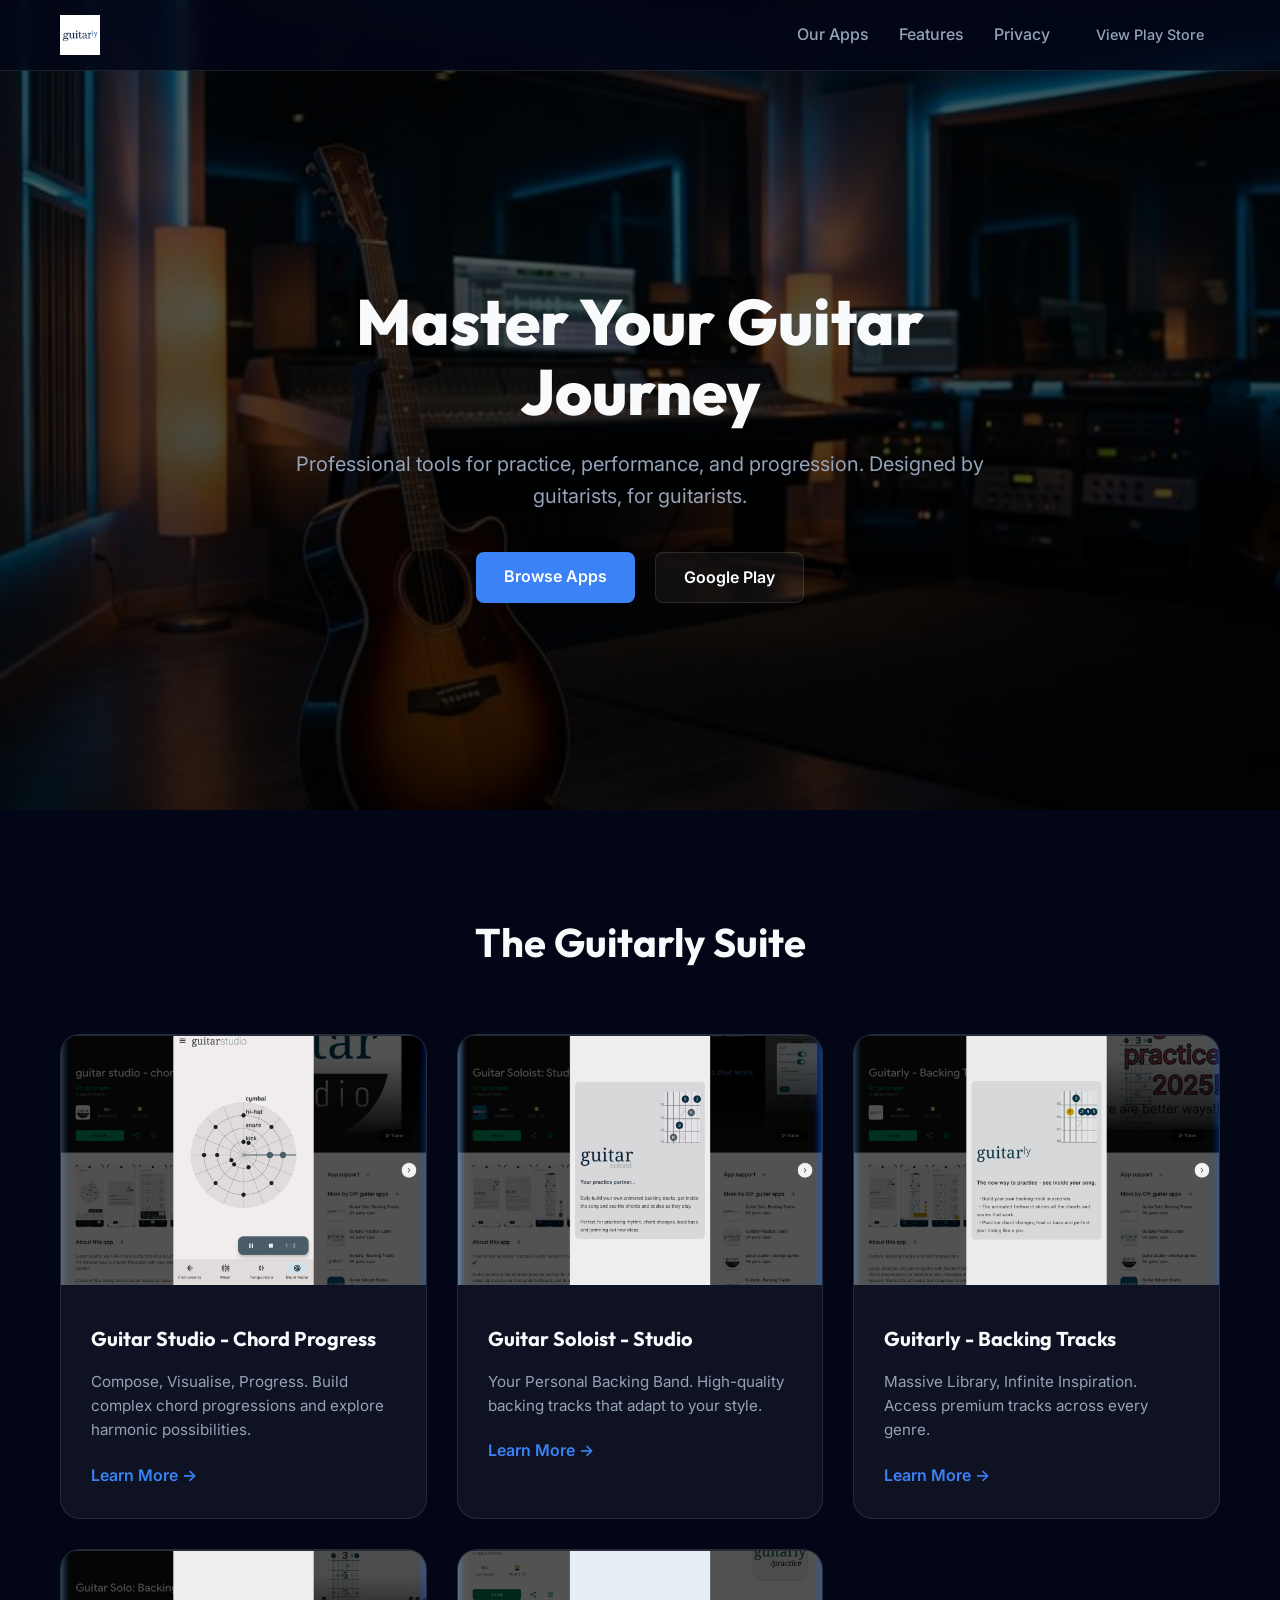
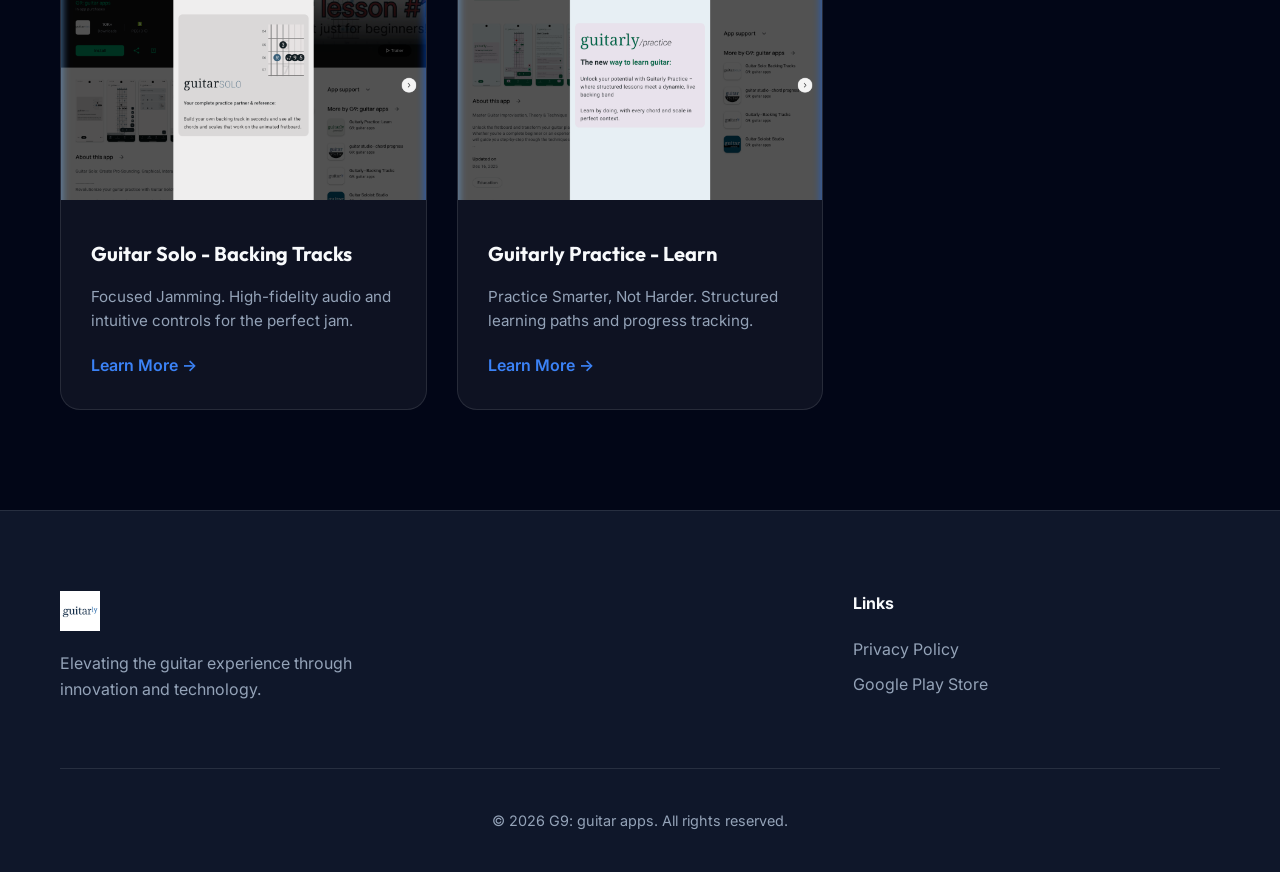
==== index.html @ c3191765 "Update website logo with custom branding" ====
<!DOCTYPE html>
<html lang="en">

<head>
    <meta charset="UTF-8">
    <meta name="viewport" content="width=device-width, initial-scale=1.0">
    <title>Guitarly | Professional Guitar Apps for Practice & Performance</title>
    <meta name="description"
        content="Master your guitar journey with Guitarly. Professional apps for chord progressions, backing tracks, and structured practice. Download on Google Play.">
    <link rel="stylesheet" href="style.css">
    <link rel="preconnect" href="https://fonts.googleapis.com">
    <link rel="preconnect" href="https://fonts.gstatic.com" crossorigin>
    <link
        href="https://fonts.googleapis.com/css2?family=Inter:wght@300;400;600;800&family=Outfit:wght@400;700&display=swap"
        rel="stylesheet">
</head>

<body>
    <nav class="navbar">
        <div class="container">
            <a href="#" class="logo">
                <img src="logo.png" alt="Guitarly Logo" class="logo-img">
            </a>
            <ul class="nav-links">
                <li><a href="#apps">Our Apps</a></li>
                <li><a href="#features">Features</a></li>
                <li><a href="privacy.html">Privacy</a></li>
                <li><a href="https://play.google.com/store/apps/dev?id=7929457618919631777" class="btn btn-small">View
                        Play Store</a></li>
            </ul>
        </div>
    </nav>

    <header class="hero"
        style="background-image: linear-gradient(rgba(0,0,0,0.6), rgba(0,0,0,0.8)), url('guitarly_hero_bg_1772017018925.png');">
        <div class="container hero-content">
            <h1 class="fade-in">Master Your Guitar Journey</h1>
            <p class="fade-in-delay">Professional tools for practice, performance, and progression. Designed by
                guitarists, for guitarists.</p>
            <div class="hero-btns fade-in-delay">
                <a href="#apps" class="btn btn-primary">Browse Apps</a>
                <a href="https://play.google.com/store/apps/dev?id=7929457618919631777" class="btn btn-secondary">Google
                    Play</a>
            </div>
        </div>
    </header>

    <section id="apps" class="apps-section">
        <div class="container">
            <h2 class="section-title">The Guitarly Suite</h2>
            <div class="apps-grid">
                <!-- App 1 -->
                <div class="app-card">
                    <img src="guitar_studio_screenshot_v2_1772020295093.png" alt="Guitar Studio - Chord Progress"
                        class="app-image">
                    <div class="app-info">
                        <h3>Guitar Studio - Chord Progress</h3>
                        <p>Compose, Visualise, Progress. Build complex chord progressions and explore harmonic
                            possibilities.</p>
                        <a href="https://play.google.com/store/apps/details?id=g9.smt.guitarStudio"
                            class="btn-text">Learn More →</a>
                    </div>
                </div>
                <!-- App 2 -->
                <div class="app-card">
                    <img src="guitar_soloist_screenshot_1772020316202.png" alt="Guitar Soloist - Studio"
                        class="app-image">
                    <div class="app-info">
                        <h3>Guitar Soloist - Studio</h3>
                        <p>Your Personal Backing Band. High-quality backing tracks that adapt to your style.</p>
                        <a href="https://play.google.com/store/apps/details?id=g9.smt.guitarSoloist"
                            class="btn-text">Learn More →</a>
                    </div>
                </div>
                <!-- App 3 -->
                <div class="app-card">
                    <img src="guitarly_backing_tracks_screenshot_1772020341798.png" alt="Guitarly - Backing Tracks"
                        class="app-image">
                    <div class="app-info">
                        <h3>Guitarly - Backing Tracks</h3>
                        <p>Massive Library, Infinite Inspiration. Access premium tracks across every genre.</p>
                        <a href="https://play.google.com/store/apps/details?id=g9.guitarly" class="btn-text">Learn More
                            →</a>
                    </div>
                </div>
                <!-- App 4 -->
                <div class="app-card">
                    <img src="guitar_solo_screenshot_1772020372083.png" alt="Guitar Solo - Backing Tracks"
                        class="app-image">
                    <div class="app-info">
                        <h3>Guitar Solo - Backing Tracks</h3>
                        <p>Focused Jamming. High-fidelity audio and intuitive controls for the perfect jam.</p>
                        <a href="https://play.google.com/store/apps/details?id=guitar.solo" class="btn-text">Learn More
                            →</a>
                    </div>
                </div>
                <!-- App 5 -->
                <div class="app-card">
                    <img src="guitarly_practice_screenshot_1772020402333.png" alt="Guitarly Practice - Learn"
                        class="app-image">
                    <div class="app-info">
                        <h3>Guitarly Practice - Learn</h3>
                        <p>Practice Smarter, Not Harder. Structured learning paths and progress tracking.</p>
                        <a href="https://play.google.com/store/apps/details?id=g9.smt.guitarly.practice"
                            class="btn-text">Learn More →</a>
                    </div>
                </div>
            </div>
        </div>
    </section>

    <footer class="footer">
        <div class="container">
            <div class="footer-grid">
                <div class="footer-brand">
                    <a href="#" class="logo">
                        <img src="logo.png" alt="Guitarly Logo" class="logo-img">
                    </a>
                    <p>Elevating the guitar experience through innovation and technology.</p>
                </div>
                <div class="footer-links">
                    <h4>Links</h4>
                    <ul>
                        <li><a href="privacy.html">Privacy Policy</a></li>
                        <li><a href="https://play.google.com/store/apps/dev?id=7929457618919631777">Google Play
                                Store</a></li>
                    </ul>
                </div>
            </div>
            <div class="footer-bottom">
                <p>&copy; 2026 G9: guitar apps. All rights reserved.</p>
            </div>
        </div>
    </footer>

    <script>
        // Simple fade-in animation on scroll
        const observer = new IntersectionObserver((entries) => {
            entries.forEach(entry => {
                if (entry.isIntersecting) {
                    entry.target.classList.add('visible');
                }
            });
        });

        document.querySelectorAll('.app-card').forEach((el) => observer.observe(el));
    </script>
</body>

</html>
---- style.css ----
:root {
    --primary: #3b82f6;
    --primary-hover: #2563eb;
    --accent: #f97316;
    --bg-dark: #0f172a;
    --bg-darker: #020617;
    --text-light: #f8fafc;
    --text-muted: #94a3b8;
    --glass: rgba(255, 255, 255, 0.05);
    --glass-border: rgba(255, 255, 255, 0.1);
}

* {
    margin: 0;
    padding: 0;
    box-sizing: border-box;
}

body {
    font-family: 'Inter', sans-serif;
    background-color: var(--bg-dark);
    color: var(--text-light);
    line-height: 1.6;
    overflow-x: hidden;
}

h1,
h2,
h3,
.logo {
    font-family: 'Outfit', sans-serif;
}

.container {
    max-width: 1200px;
    margin: 0 auto;
    padding: 0 20px;
}

/* Navbar */
.navbar {
    position: fixed;
    top: 0;
    width: 100%;
    background: rgba(2, 6, 23, 0.8);
    backdrop-filter: blur(10px);
    z-index: 1000;
    padding: 15px 0;
    border-bottom: 1px solid var(--glass-border);
}

.navbar .container {
    display: flex;
    justify-content: space-between;
    align-items: center;
}

.logo {
    display: flex;
    align-items: center;
    text-decoration: none;
}

.logo-img {
    height: 40px;
    width: auto;
    display: block;
}

.nav-links {
    list-style: none;
    display: flex;
    gap: 30px;
    align-items: center;
}

.nav-links a {
    text-decoration: none;
    color: var(--text-muted);
    font-weight: 500;
    transition: color 0.3s;
}

.nav-links a:hover {
    color: var(--text-light);
}

/* Buttons */
.btn {
    display: inline-block;
    padding: 12px 28px;
    border-radius: 8px;
    font-weight: 600;
    text-decoration: none;
    transition: all 0.3s;
    cursor: pointer;
}

.btn-small {
    padding: 8px 16px;
    font-size: 0.9rem;
}

.btn-primary {
    background-color: var(--primary);
    color: white;
}

.btn-primary:hover {
    background-color: var(--primary-hover);
    transform: translateY(-2px);
    box-shadow: 0 4px 15px rgba(59, 130, 246, 0.4);
}

.btn-secondary {
    background-color: var(--glass);
    color: white;
    border: 1px solid var(--glass-border);
}

.btn-secondary:hover {
    background-color: rgba(255, 255, 255, 0.1);
}

.btn-text {
    color: var(--primary);
    text-decoration: none;
    font-weight: 600;
}

.btn-text:hover {
    text-decoration: underline;
}

/* Hero */
.hero {
    height: 90vh;
    background-size: cover;
    background-position: center;
    display: flex;
    align-items: center;
    text-align: center;
    padding-top: 80px;
}

.hero-content {
    max-width: 800px;
}

.hero h1 {
    font-size: 4rem;
    font-weight: 800;
    margin-bottom: 20px;
    line-height: 1.1;
}

.hero p {
    font-size: 1.25rem;
    color: var(--text-muted);
    margin-bottom: 40px;
}

.hero-btns {
    display: flex;
    gap: 20px;
    justify-content: center;
}

/* Apps Section */
.apps-section {
    padding: 100px 0;
    background-color: var(--bg-darker);
}

.section-title {
    font-size: 2.5rem;
    text-align: center;
    margin-bottom: 60px;
}

.apps-grid {
    display: grid;
    grid-template-columns: repeat(auto-fit, minmax(300px, 1fr));
    gap: 30px;
}

.app-card {
    background: var(--glass);
    border: 1px solid var(--glass-border);
    border-radius: 20px;
    overflow: hidden;
    transition: all 0.4s;
    opacity: 0;
    transform: translateY(30px);
}

.app-card.visible {
    opacity: 1;
    transform: translateY(0);
}

.app-card:hover {
    transform: translateY(-10px);
    border-color: var(--primary);
    box-shadow: 0 10px 30px rgba(0, 0, 0, 0.5);
}

.app-image {
    width: 100%;
    height: 250px;
    object-fit: cover;
    border-top: 1px solid var(--glass-border);
}

.placeholder-icon {
    width: 100%;
    height: 250px;
    display: flex;
    align-items: center;
    justify-content: center;
    font-size: 5rem;
    background: linear-gradient(45deg, var(--bg-dark), var(--bg-darker));
}

.app-info {
    padding: 30px;
}

.app-info h3 {
    margin-bottom: 15px;
    font-size: 1.25rem;
}

.app-info p {
    color: var(--text-muted);
    margin-bottom: 20px;
    font-size: 0.95rem;
}

/* Footer */
.footer {
    padding: 80px 0 40px;
    background-color: var(--bg-dark);
    border-top: 1px solid var(--glass-border);
}

.footer-grid {
    display: grid;
    grid-template-columns: 2fr 1fr;
    gap: 60px;
    margin-bottom: 60px;
}

.footer-brand p {
    margin-top: 20px;
    color: var(--text-muted);
    max-width: 300px;
}

.footer-links h4 {
    margin-bottom: 20px;
}

.footer-links ul {
    list-style: none;
}

.footer-links li {
    margin-bottom: 10px;
}

.footer-links a {
    color: var(--text-muted);
    text-decoration: none;
    transition: color 0.3s;
}

.footer-links a:hover {
    color: var(--primary);
}

.footer-bottom {
    text-align: center;
    padding-top: 40px;
    border-top: 1px solid var(--glass-border);
    color: var(--text-muted);
    font-size: 0.9rem;
}

/* Animations */
.fade-in {
    animation: fadeIn 1s ease-out forwards;
}

.fade-in-delay {
    opacity: 0;
    animation: fadeIn 1s ease-out 0.5s forwards;
}

@keyframes fadeIn {
    from {
        opacity: 0;
        transform: translateY(20px);
    }

    to {
        opacity: 1;
        transform: translateY(0);
    }
}

@media (max-width: 768px) {
    .hero h1 {
        font-size: 2.5rem;
    }

    .hero p {
        font-size: 1.1rem;
    }

    .nav-links {
        display: none;
    }

    .footer-grid {
        grid-template-columns: 1fr;
    }
}
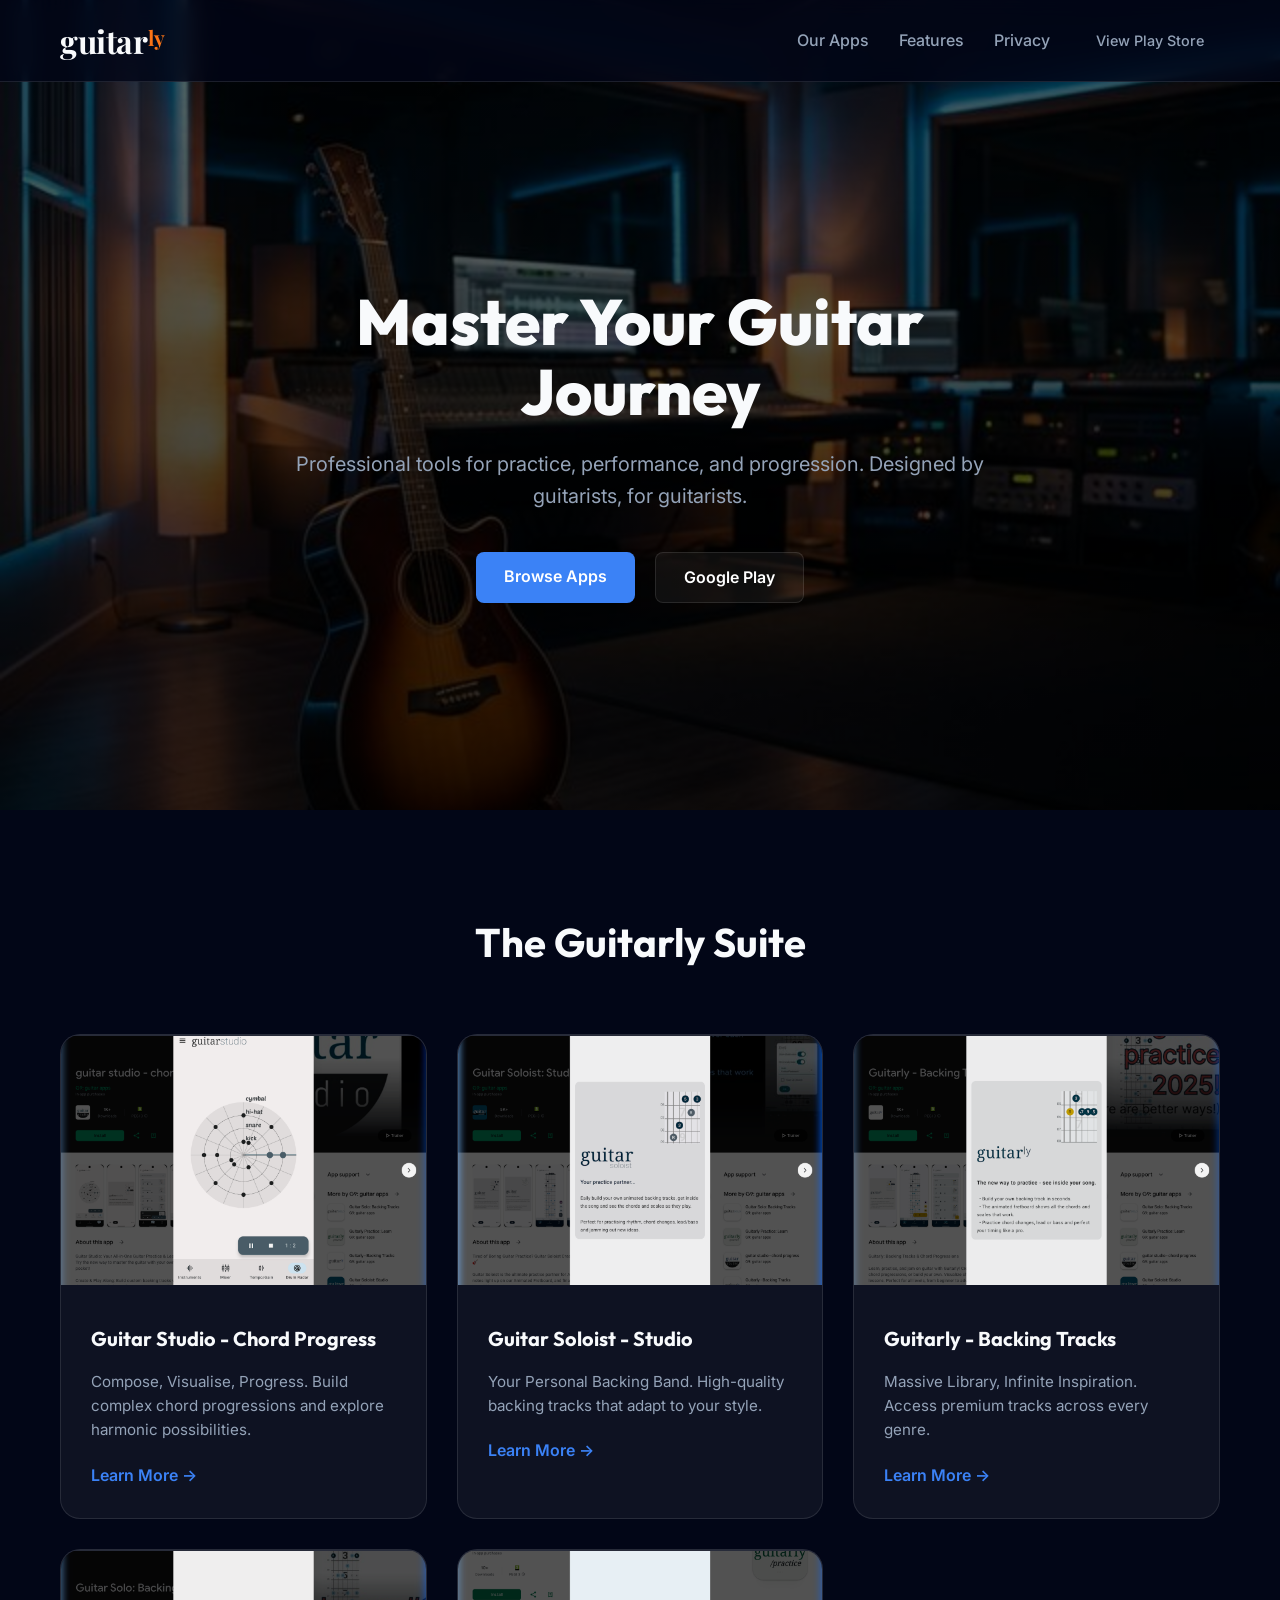
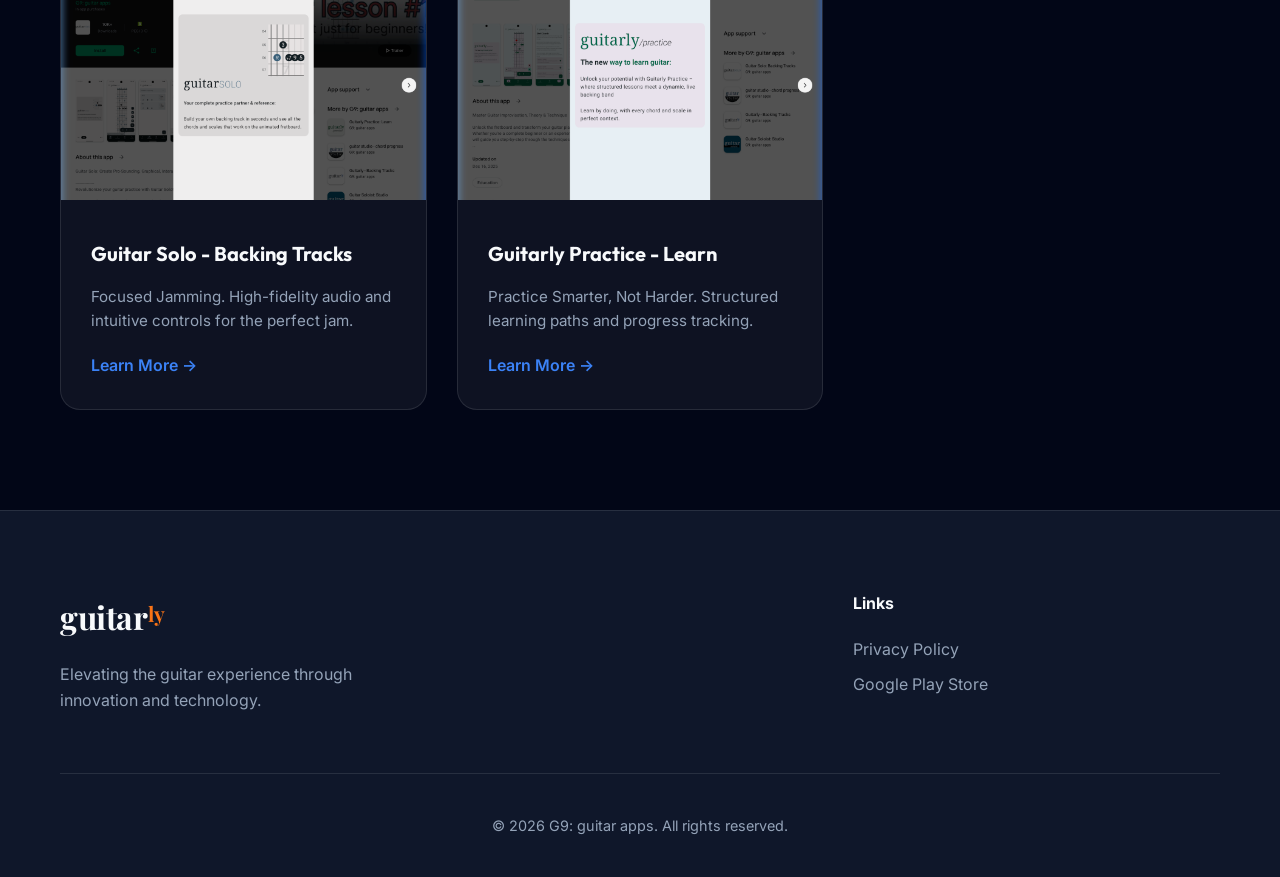
==== commit 3447fcb0: "Rebrand: Replace image logo with pure HTML/CSS implementation" ====
--- a/index.html
+++ b/index.html
@@ -11,7 +11,7 @@
     <link rel="preconnect" href="https://fonts.googleapis.com">
     <link rel="preconnect" href="https://fonts.gstatic.com" crossorigin>
     <link
-        href="https://fonts.googleapis.com/css2?family=Inter:wght@300;400;600;800&family=Outfit:wght@400;700&display=swap"
+        href="https://fonts.googleapis.com/css2?family=Inter:wght@300;400;600;800&family=Outfit:wght@400;700&family=Playfair+Display:wght@700&display=swap"
         rel="stylesheet">
 </head>
 
@@ -19,7 +19,7 @@
     <nav class="navbar">
         <div class="container">
             <a href="#" class="logo">
-                <img src="logo.png" alt="Guitarly Logo" class="logo-img">
+                <span class="logo-main">guitar</span><span class="logo-suffix">ly</span>
             </a>
             <ul class="nav-links">
                 <li><a href="#apps">Our Apps</a></li>
@@ -114,7 +114,7 @@
             <div class="footer-grid">
                 <div class="footer-brand">
                     <a href="#" class="logo">
-                        <img src="logo.png" alt="Guitarly Logo" class="logo-img">
+                        <span class="logo-main">guitar</span><span class="logo-suffix">ly</span>
                     </a>
                     <p>Elevating the guitar experience through innovation and technology.</p>
                 </div>
--- a/style.css
+++ b/style.css
@@ -57,14 +57,24 @@
 
 .logo {
     display: flex;
-    align-items: center;
-    text-decoration: none;
-}
-
-.logo-img {
-    height: 40px;
-    width: auto;
-    display: block;
+    align-items: baseline;
+    text-decoration: none;
+    font-family: 'Playfair Display', serif;
+    font-size: 2rem;
+    font-weight: 700;
+}
+
+.logo-main {
+    color: var(--text-light);
+    letter-spacing: -0.5px;
+}
+
+.logo-suffix {
+    color: var(--accent);
+    font-size: 0.65em;
+    position: relative;
+    top: -0.4em;
+    margin-left: 1px;
 }
 
 .nav-links {
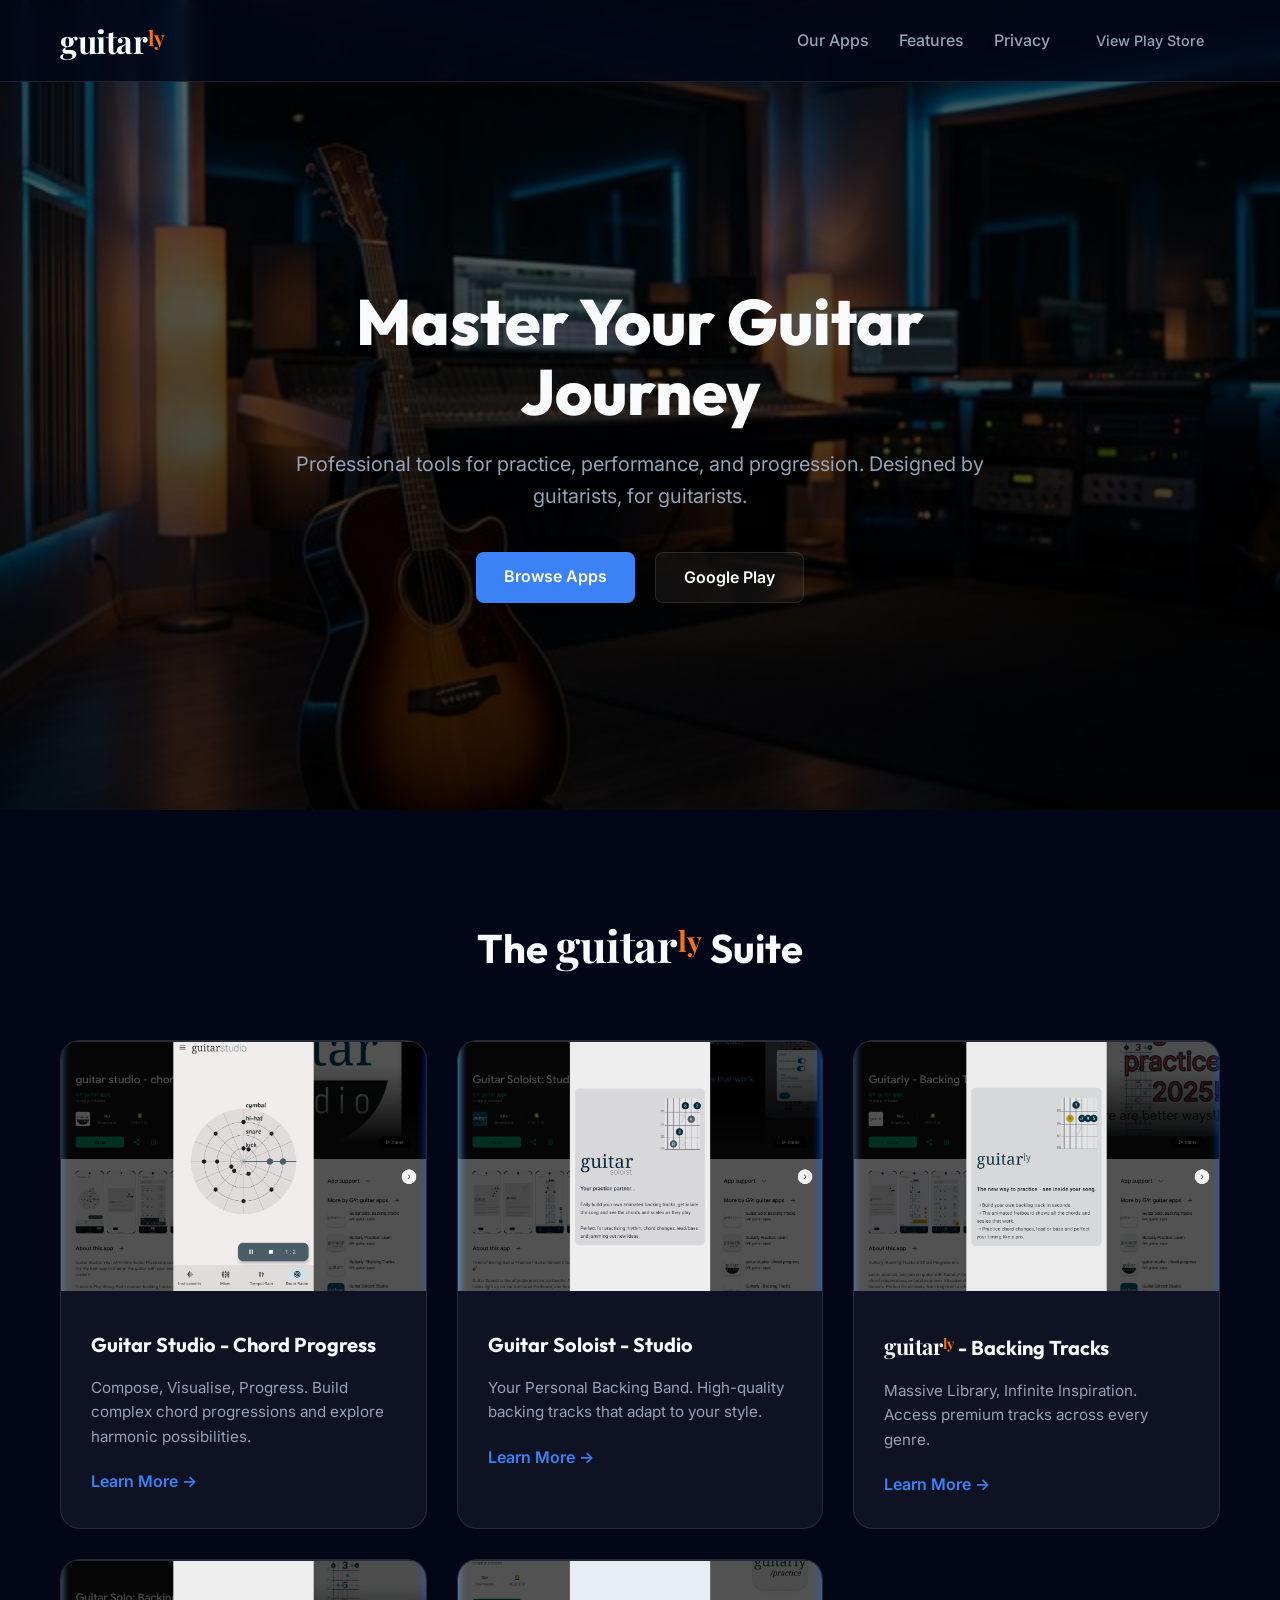
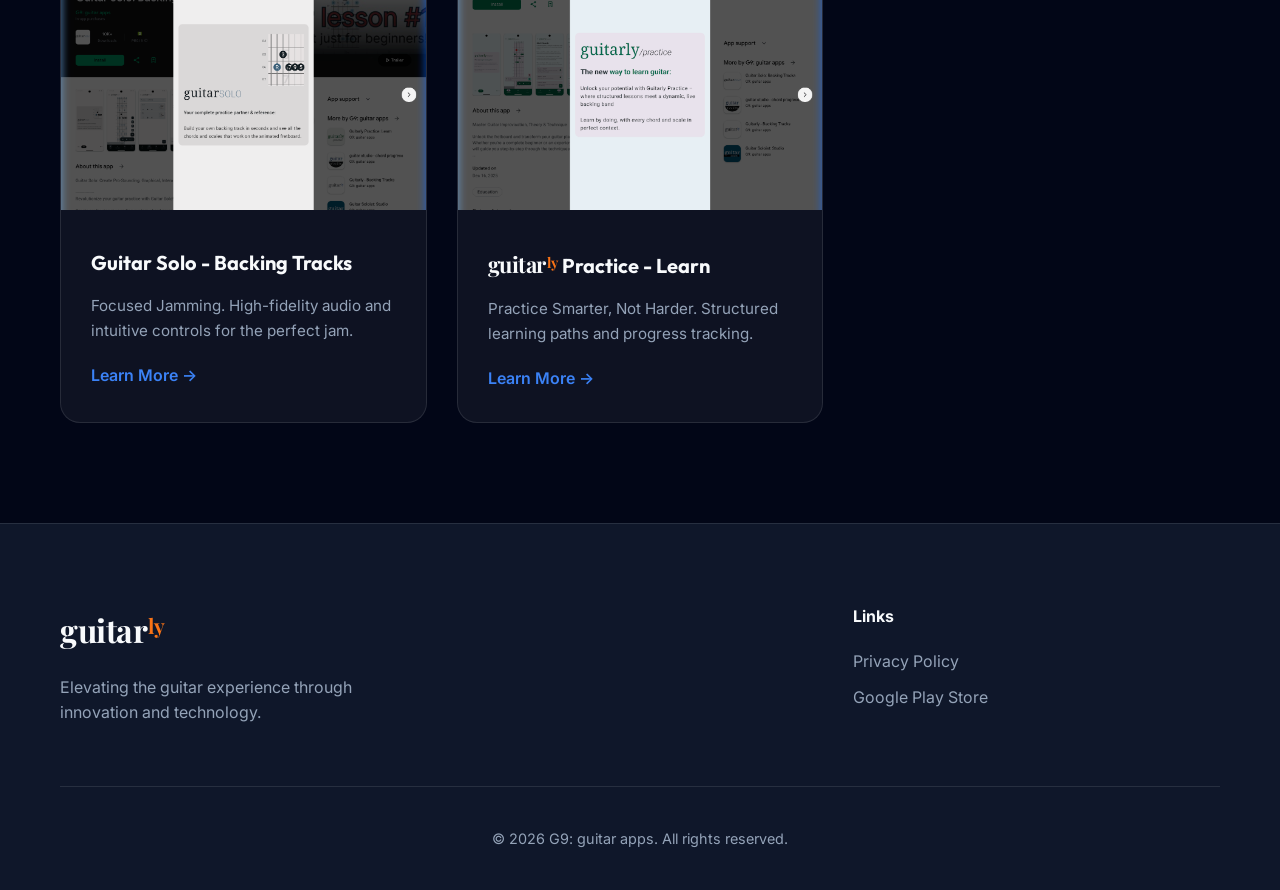
==== commit e65b8d02: "Global Branding: Replace 'Guitarly' text with HTML/CSS logo structure" ====
--- a/index.html
+++ b/index.html
@@ -18,7 +18,7 @@
 <body>
     <nav class="navbar">
         <div class="container">
-            <a href="#" class="logo">
+            <a href="#" class="logo logo-nav">
                 <span class="logo-main">guitar</span><span class="logo-suffix">ly</span>
             </a>
             <ul class="nav-links">
@@ -47,7 +47,8 @@
 
     <section id="apps" class="apps-section">
         <div class="container">
-            <h2 class="section-title">The Guitarly Suite</h2>
+            <h2 class="section-title">The <span class="logo logo-inline"><span class="logo-main">guitar</span><span
+                        class="logo-suffix">ly</span></span> Suite</h2>
             <div class="apps-grid">
                 <!-- App 1 -->
                 <div class="app-card">
@@ -77,7 +78,8 @@
                     <img src="guitarly_backing_tracks_screenshot_1772020341798.png" alt="Guitarly - Backing Tracks"
                         class="app-image">
                     <div class="app-info">
-                        <h3>Guitarly - Backing Tracks</h3>
+                        <h3><span class="logo logo-inline"><span class="logo-main">guitar</span><span
+                                    class="logo-suffix">ly</span></span> - Backing Tracks</h3>
                         <p>Massive Library, Infinite Inspiration. Access premium tracks across every genre.</p>
                         <a href="https://play.google.com/store/apps/details?id=g9.guitarly" class="btn-text">Learn More
                             →</a>
@@ -99,7 +101,8 @@
                     <img src="guitarly_practice_screenshot_1772020402333.png" alt="Guitarly Practice - Learn"
                         class="app-image">
                     <div class="app-info">
-                        <h3>Guitarly Practice - Learn</h3>
+                        <h3><span class="logo logo-inline"><span class="logo-main">guitar</span><span
+                                    class="logo-suffix">ly</span></span> Practice - Learn</h3>
                         <p>Practice Smarter, Not Harder. Structured learning paths and progress tracking.</p>
                         <a href="https://play.google.com/store/apps/details?id=g9.smt.guitarly.practice"
                             class="btn-text">Learn More →</a>
@@ -113,7 +116,7 @@
         <div class="container">
             <div class="footer-grid">
                 <div class="footer-brand">
-                    <a href="#" class="logo">
+                    <a href="#" class="logo logo-nav">
                         <span class="logo-main">guitar</span><span class="logo-suffix">ly</span>
                     </a>
                     <p>Elevating the guitar experience through innovation and technology.</p>
--- a/style.css
+++ b/style.css
@@ -60,8 +60,17 @@
     align-items: baseline;
     text-decoration: none;
     font-family: 'Playfair Display', serif;
+    font-weight: 700;
+}
+
+.logo-nav {
     font-size: 2rem;
-    font-weight: 700;
+}
+
+.logo-inline {
+    display: inline-flex;
+    font-size: 1.1em;
+    vertical-align: baseline;
 }
 
 .logo-main {
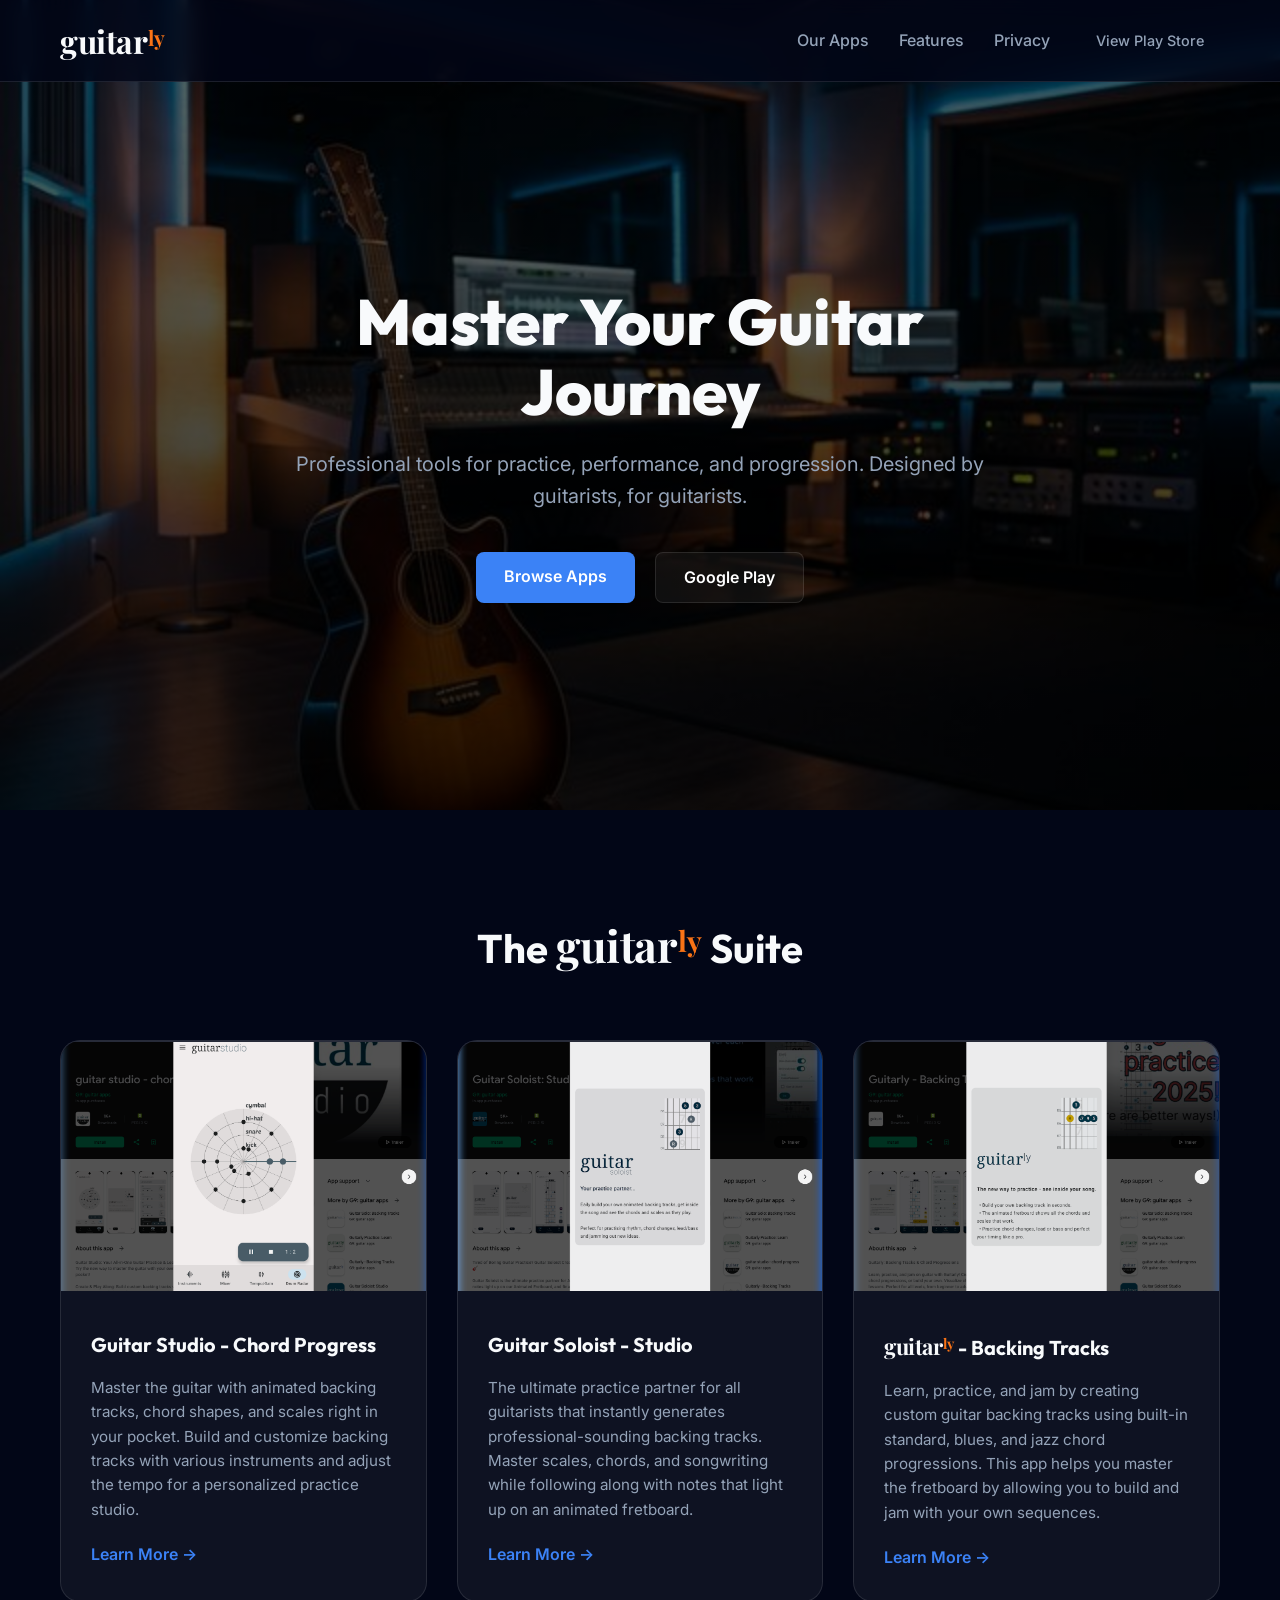
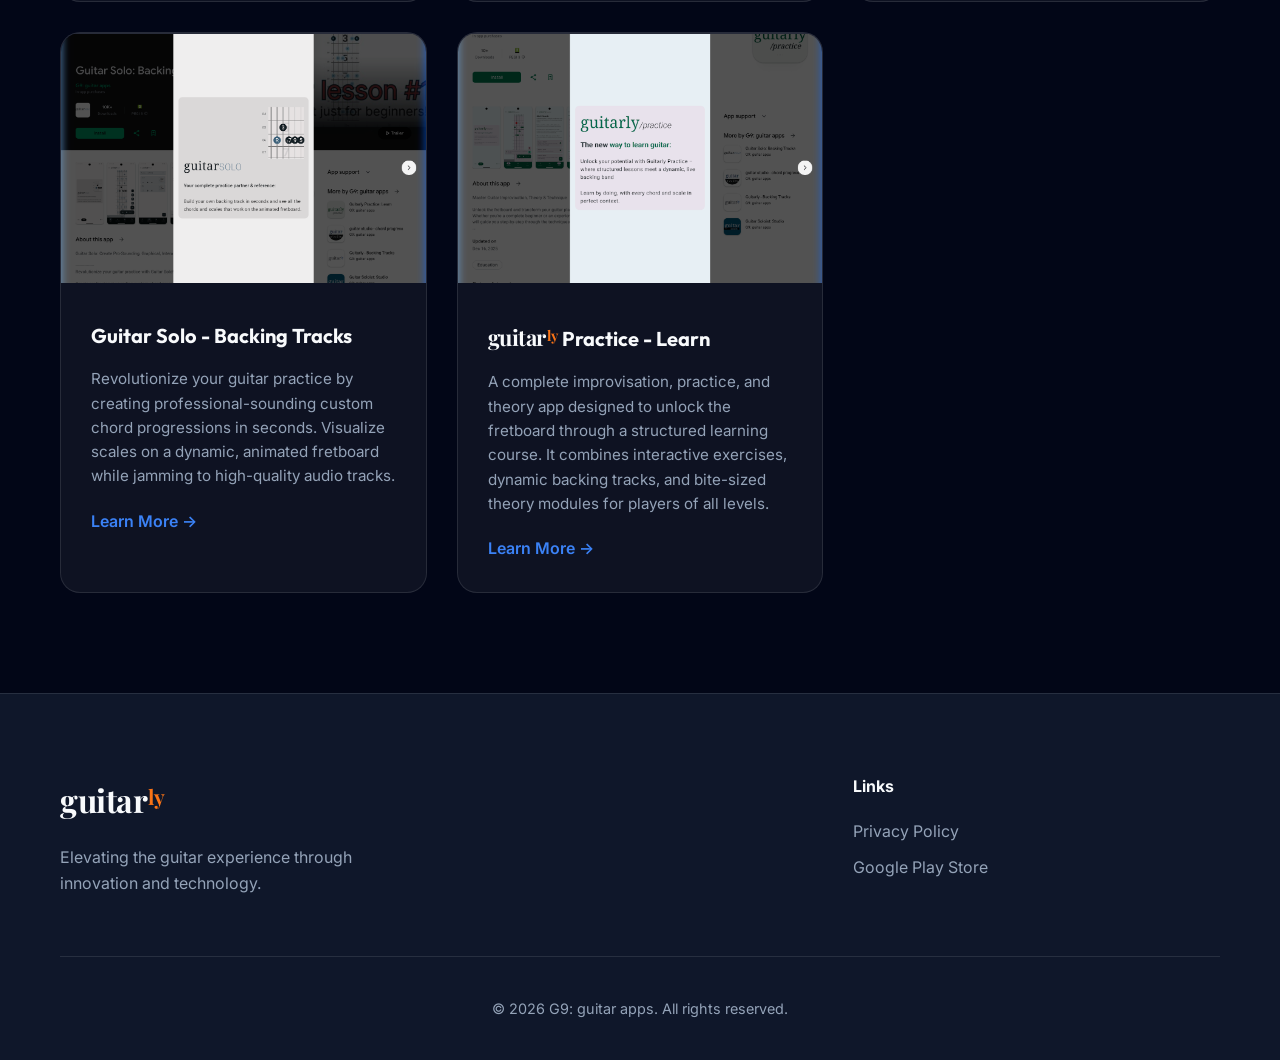
==== commit c4e4328c: "Content Update: Replace app descriptions with official Play Store copy" ====
--- a/index.html
+++ b/index.html
@@ -56,8 +56,9 @@
                         class="app-image">
                     <div class="app-info">
                         <h3>Guitar Studio - Chord Progress</h3>
-                        <p>Compose, Visualise, Progress. Build complex chord progressions and explore harmonic
-                            possibilities.</p>
+                        <p>Master the guitar with animated backing tracks, chord shapes, and scales right in your
+                            pocket. Build and customize backing tracks with various instruments and adjust the tempo for
+                            a personalized practice studio.</p>
                         <a href="https://play.google.com/store/apps/details?id=g9.smt.guitarStudio"
                             class="btn-text">Learn More →</a>
                     </div>
@@ -68,7 +69,9 @@
                         class="app-image">
                     <div class="app-info">
                         <h3>Guitar Soloist - Studio</h3>
-                        <p>Your Personal Backing Band. High-quality backing tracks that adapt to your style.</p>
+                        <p>The ultimate practice partner for all guitarists that instantly generates
+                            professional-sounding backing tracks. Master scales, chords, and songwriting while following
+                            along with notes that light up on an animated fretboard.</p>
                         <a href="https://play.google.com/store/apps/details?id=g9.smt.guitarSoloist"
                             class="btn-text">Learn More →</a>
                     </div>
@@ -80,7 +83,9 @@
                     <div class="app-info">
                         <h3><span class="logo logo-inline"><span class="logo-main">guitar</span><span
                                     class="logo-suffix">ly</span></span> - Backing Tracks</h3>
-                        <p>Massive Library, Infinite Inspiration. Access premium tracks across every genre.</p>
+                        <p>Learn, practice, and jam by creating custom guitar backing tracks using built-in standard,
+                            blues, and jazz chord progressions. This app helps you master the fretboard by allowing you
+                            to build and jam with your own sequences.</p>
                         <a href="https://play.google.com/store/apps/details?id=g9.guitarly" class="btn-text">Learn More
                             →</a>
                     </div>
@@ -91,7 +96,9 @@
                         class="app-image">
                     <div class="app-info">
                         <h3>Guitar Solo - Backing Tracks</h3>
-                        <p>Focused Jamming. High-fidelity audio and intuitive controls for the perfect jam.</p>
+                        <p>Revolutionize your guitar practice by creating professional-sounding custom chord
+                            progressions in seconds. Visualize scales on a dynamic, animated fretboard while jamming to
+                            high-quality audio tracks.</p>
                         <a href="https://play.google.com/store/apps/details?id=guitar.solo" class="btn-text">Learn More
                             →</a>
                     </div>
@@ -103,7 +110,9 @@
                     <div class="app-info">
                         <h3><span class="logo logo-inline"><span class="logo-main">guitar</span><span
                                     class="logo-suffix">ly</span></span> Practice - Learn</h3>
-                        <p>Practice Smarter, Not Harder. Structured learning paths and progress tracking.</p>
+                        <p>A complete improvisation, practice, and theory app designed to unlock the fretboard through a
+                            structured learning course. It combines interactive exercises, dynamic backing tracks, and
+                            bite-sized theory modules for players of all levels.</p>
                         <a href="https://play.google.com/store/apps/details?id=g9.smt.guitarly.practice"
                             class="btn-text">Learn More →</a>
                     </div>
--- a/style.css
+++ b/style.css
@@ -56,7 +56,7 @@
 }
 
 .logo {
-    display: flex;
+    display: inline-flex;
     align-items: baseline;
     text-decoration: none;
     font-family: 'Playfair Display', serif;
@@ -64,11 +64,12 @@
 }
 
 .logo-nav {
+    display: flex;
+    /* Maintain flex for navbar alignment */
     font-size: 2rem;
 }
 
 .logo-inline {
-    display: inline-flex;
     font-size: 1.1em;
     vertical-align: baseline;
 }
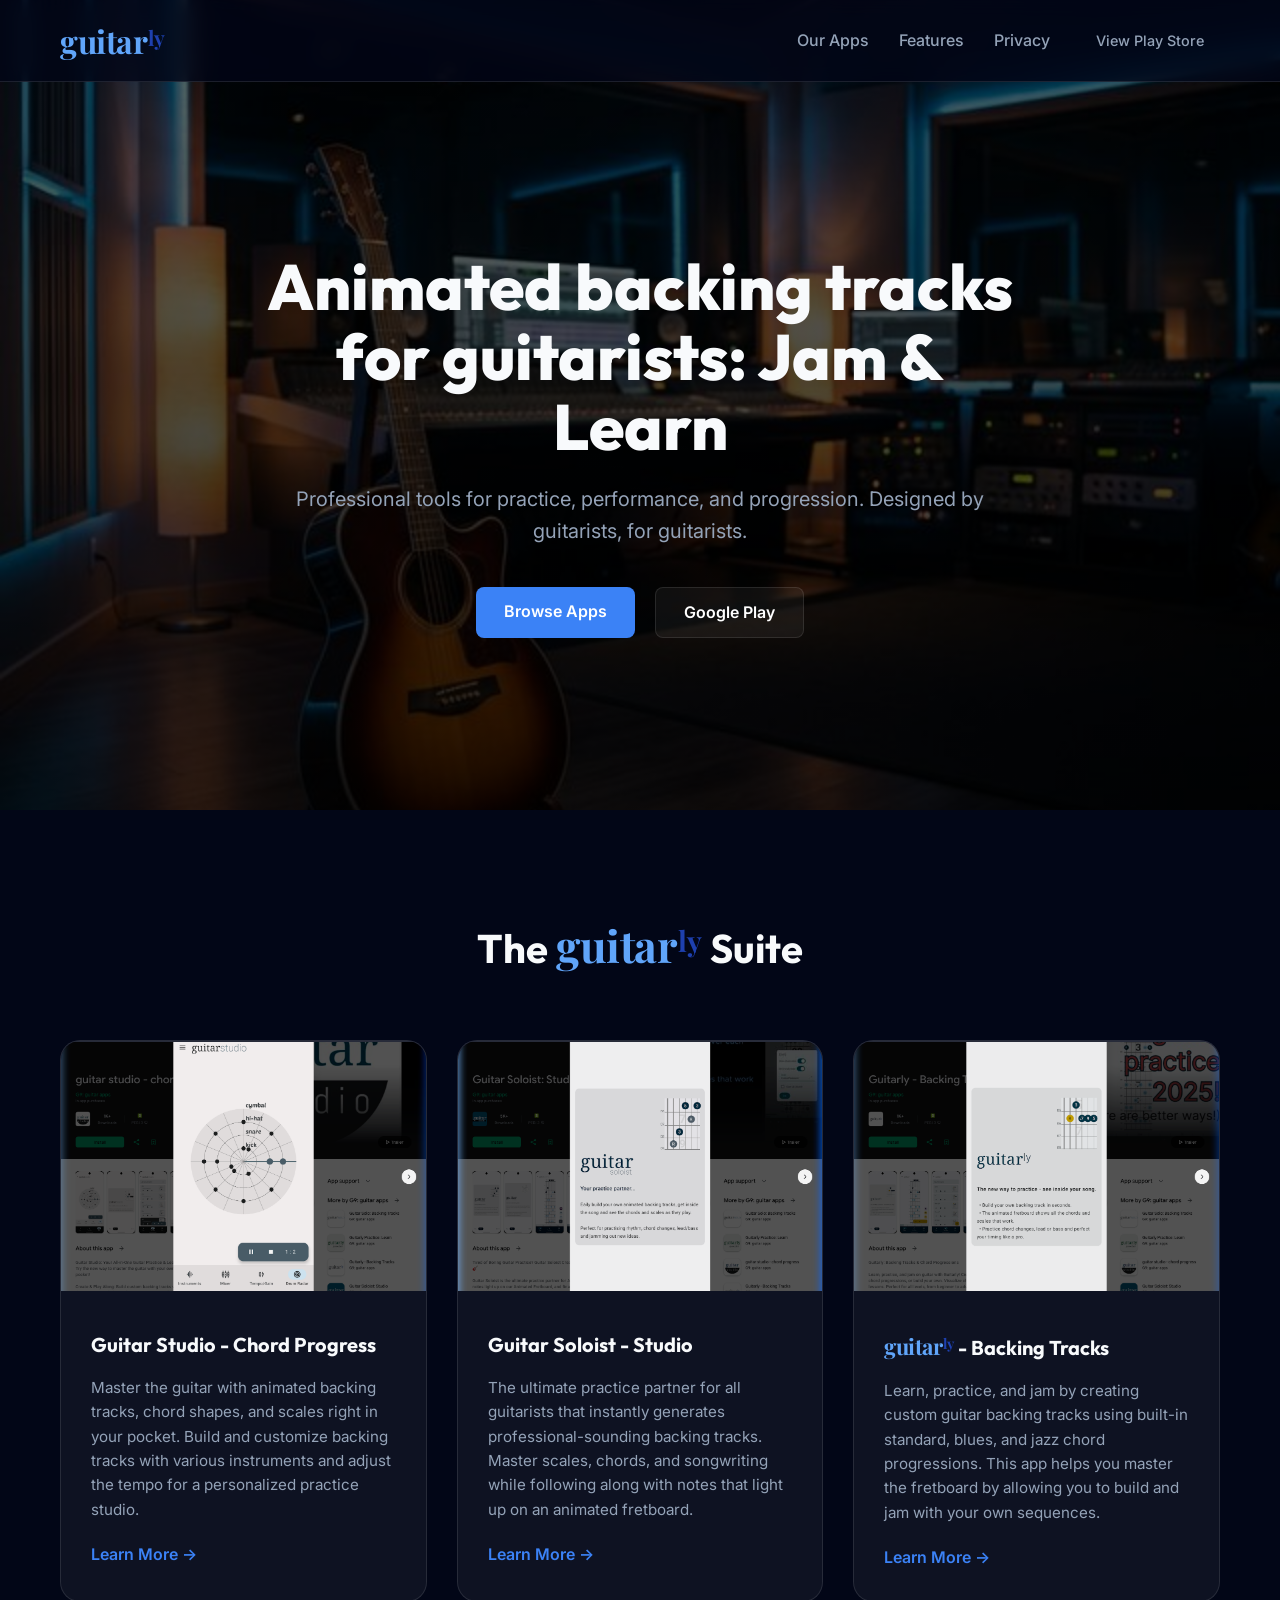
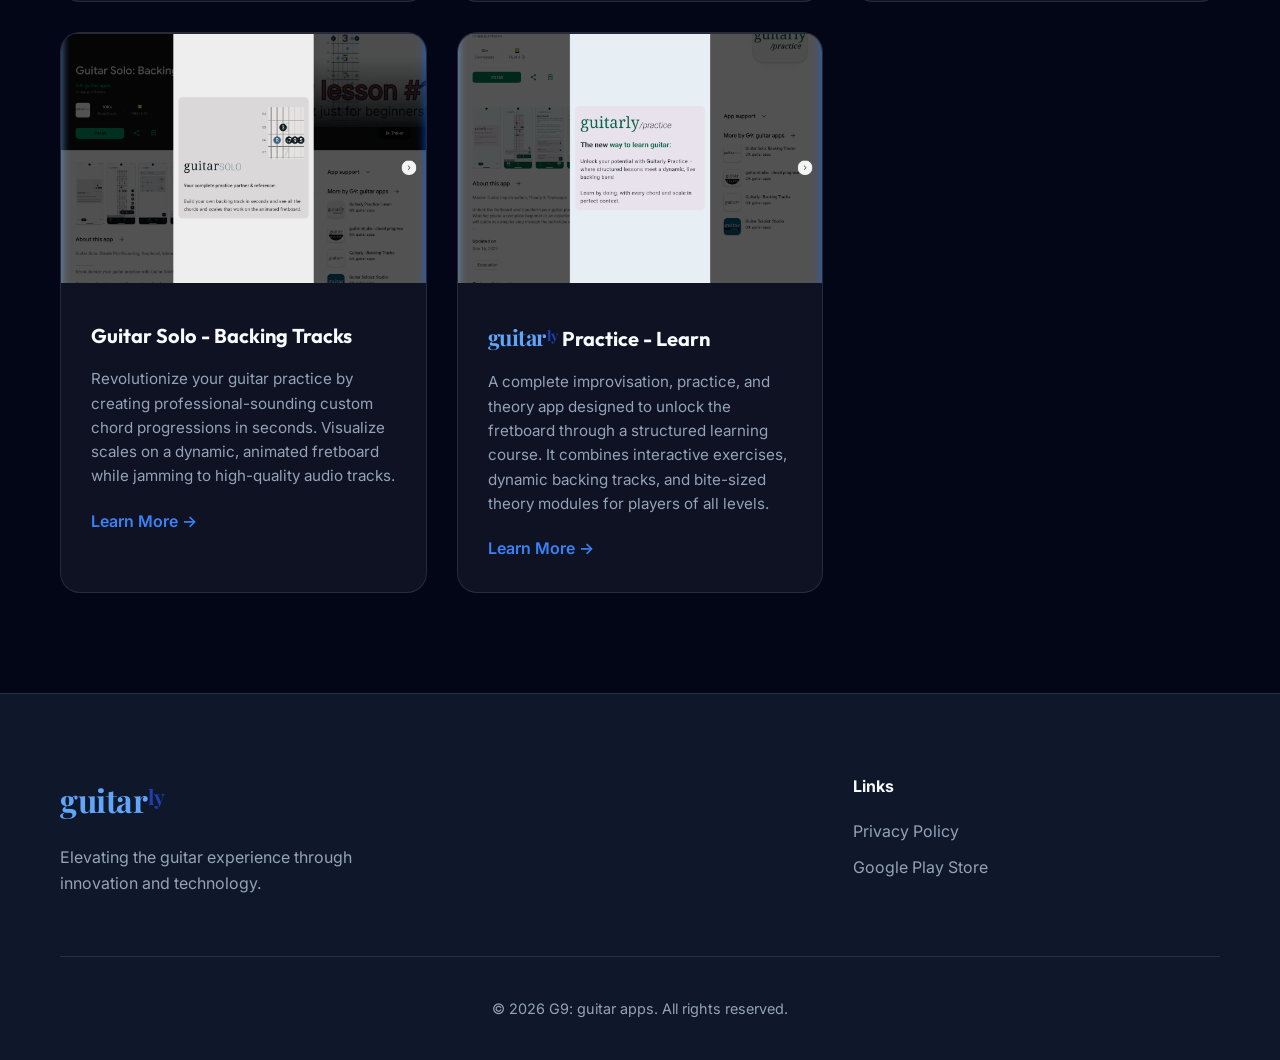
==== commit f1c2d6cf: "Add alternating hero titles with smooth transitions" ====
--- a/index.html
+++ b/index.html
@@ -25,7 +25,7 @@
                 <li><a href="#apps">Our Apps</a></li>
                 <li><a href="#features">Features</a></li>
                 <li><a href="privacy.html">Privacy</a></li>
-                <li><a href="https://play.google.com/store/apps/dev?id=7929457618919631777" class="btn btn-small">View
+                <li><a href="https://play.google.com/store/apps/dev?id=7664260184801180250" class="btn btn-small">View
                         Play Store</a></li>
             </ul>
         </div>
@@ -34,12 +34,13 @@
     <header class="hero"
         style="background-image: linear-gradient(rgba(0,0,0,0.6), rgba(0,0,0,0.8)), url('guitarly_hero_bg_1772017018925.png');">
         <div class="container hero-content">
-            <h1 class="fade-in">Master Your Guitar Journey</h1>
+            <h1 class="fade-in"><span id="hero-title-text" class="title-text">Animated backing tracks for guitarists:
+                    Jam & Learn</span></h1>
             <p class="fade-in-delay">Professional tools for practice, performance, and progression. Designed by
                 guitarists, for guitarists.</p>
             <div class="hero-btns fade-in-delay">
                 <a href="#apps" class="btn btn-primary">Browse Apps</a>
-                <a href="https://play.google.com/store/apps/dev?id=7929457618919631777" class="btn btn-secondary">Google
+                <a href="https://play.google.com/store/apps/dev?id=7664260184801180250" class="btn btn-secondary">Google
                     Play</a>
             </div>
         </div>
@@ -134,7 +135,7 @@
                     <h4>Links</h4>
                     <ul>
                         <li><a href="privacy.html">Privacy Policy</a></li>
-                        <li><a href="https://play.google.com/store/apps/dev?id=7929457618919631777">Google Play
+                        <li><a href="https://play.google.com/store/apps/dev?id=7664260184801180250">Google Play
                                 Store</a></li>
                     </ul>
                 </div>
@@ -156,6 +157,36 @@
         });
 
         document.querySelectorAll('.app-card').forEach((el) => observer.observe(el));
+
+        // Alternating Hero Titles
+        const titles = [
+            "Animated backing tracks for guitarists: Jam & Learn",
+            "The new way to learn guitar: watch & play",
+            "Learn guitar with backing tracks, scales, chords & visual fretboard. Practice smart!",
+            "Structured guitar practice with animated backing tracks, theory, exercises, guided jam sessions and quizzes.",
+            "Create animated guitar backing tracks, learn chords & scales, and jam!",
+            "Guitar Inspiration! Suggested scales and exercises that work over every chord."
+        ];
+
+        let currentTitleIndex = 0;
+        const titleElement = document.getElementById('hero-title-text');
+
+        function rotateTitle() {
+            titleElement.classList.add('fade-out');
+
+            setTimeout(() => {
+                currentTitleIndex = (currentTitleIndex + 1) % titles.length;
+                titleElement.textContent = titles[currentTitleIndex];
+                titleElement.classList.remove('fade-out');
+                titleElement.classList.add('fade-in');
+
+                setTimeout(() => {
+                    titleElement.classList.remove('fade-in');
+                }, 600); // Match transition duration in CSS
+            }, 600); // Match transition duration in CSS
+        }
+
+        setInterval(rotateTitle, 5000); // Change title every 5 seconds
     </script>
 </body>
 
--- a/style.css
+++ b/style.css
@@ -1,7 +1,7 @@
 :root {
     --primary: #3b82f6;
     --primary-hover: #2563eb;
-    --accent: #f97316;
+    --accent: #60a5fa;
     --bg-dark: #0f172a;
     --bg-darker: #020617;
     --text-light: #f8fafc;
@@ -75,12 +75,14 @@
 }
 
 .logo-main {
-    color: var(--text-light);
+    color: #60a5fa;
+    /* Light Blue */
     letter-spacing: -0.5px;
 }
 
 .logo-suffix {
-    color: var(--accent);
+    color: #1e40af;
+    /* Dark Blue */
     font-size: 0.65em;
     position: relative;
     top: -0.4em;
@@ -172,6 +174,25 @@
     font-weight: 800;
     margin-bottom: 20px;
     line-height: 1.1;
+    min-height: 2.2em;
+    /* Ensure space for longer titles */
+    display: flex;
+    align-items: center;
+    justify-content: center;
+}
+
+.title-text {
+    transition: opacity 0.6s ease-in-out, transform 0.6s ease-in-out;
+}
+
+.title-text.fade-out {
+    opacity: 0;
+    transform: translateY(-10px);
+}
+
+.title-text.fade-in {
+    opacity: 0;
+    transform: translateY(10px);
 }
 
 .hero p {
